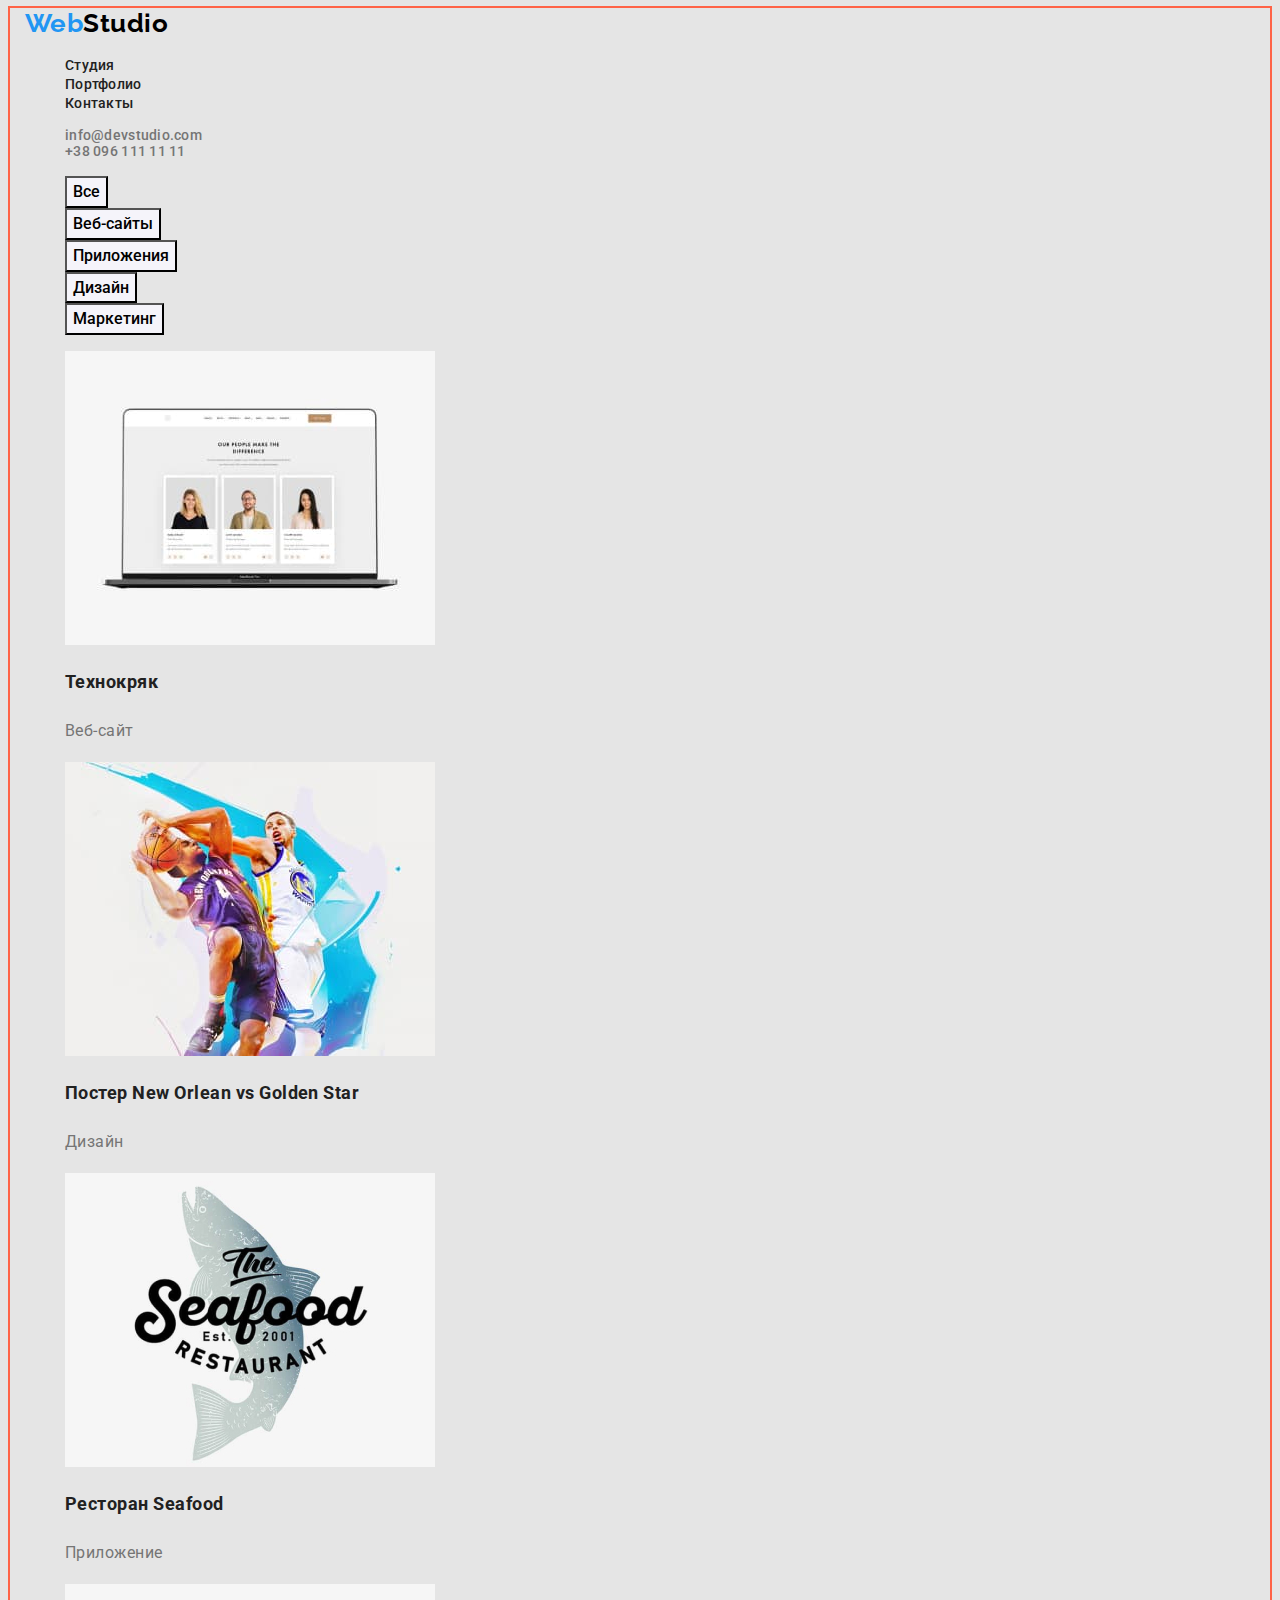
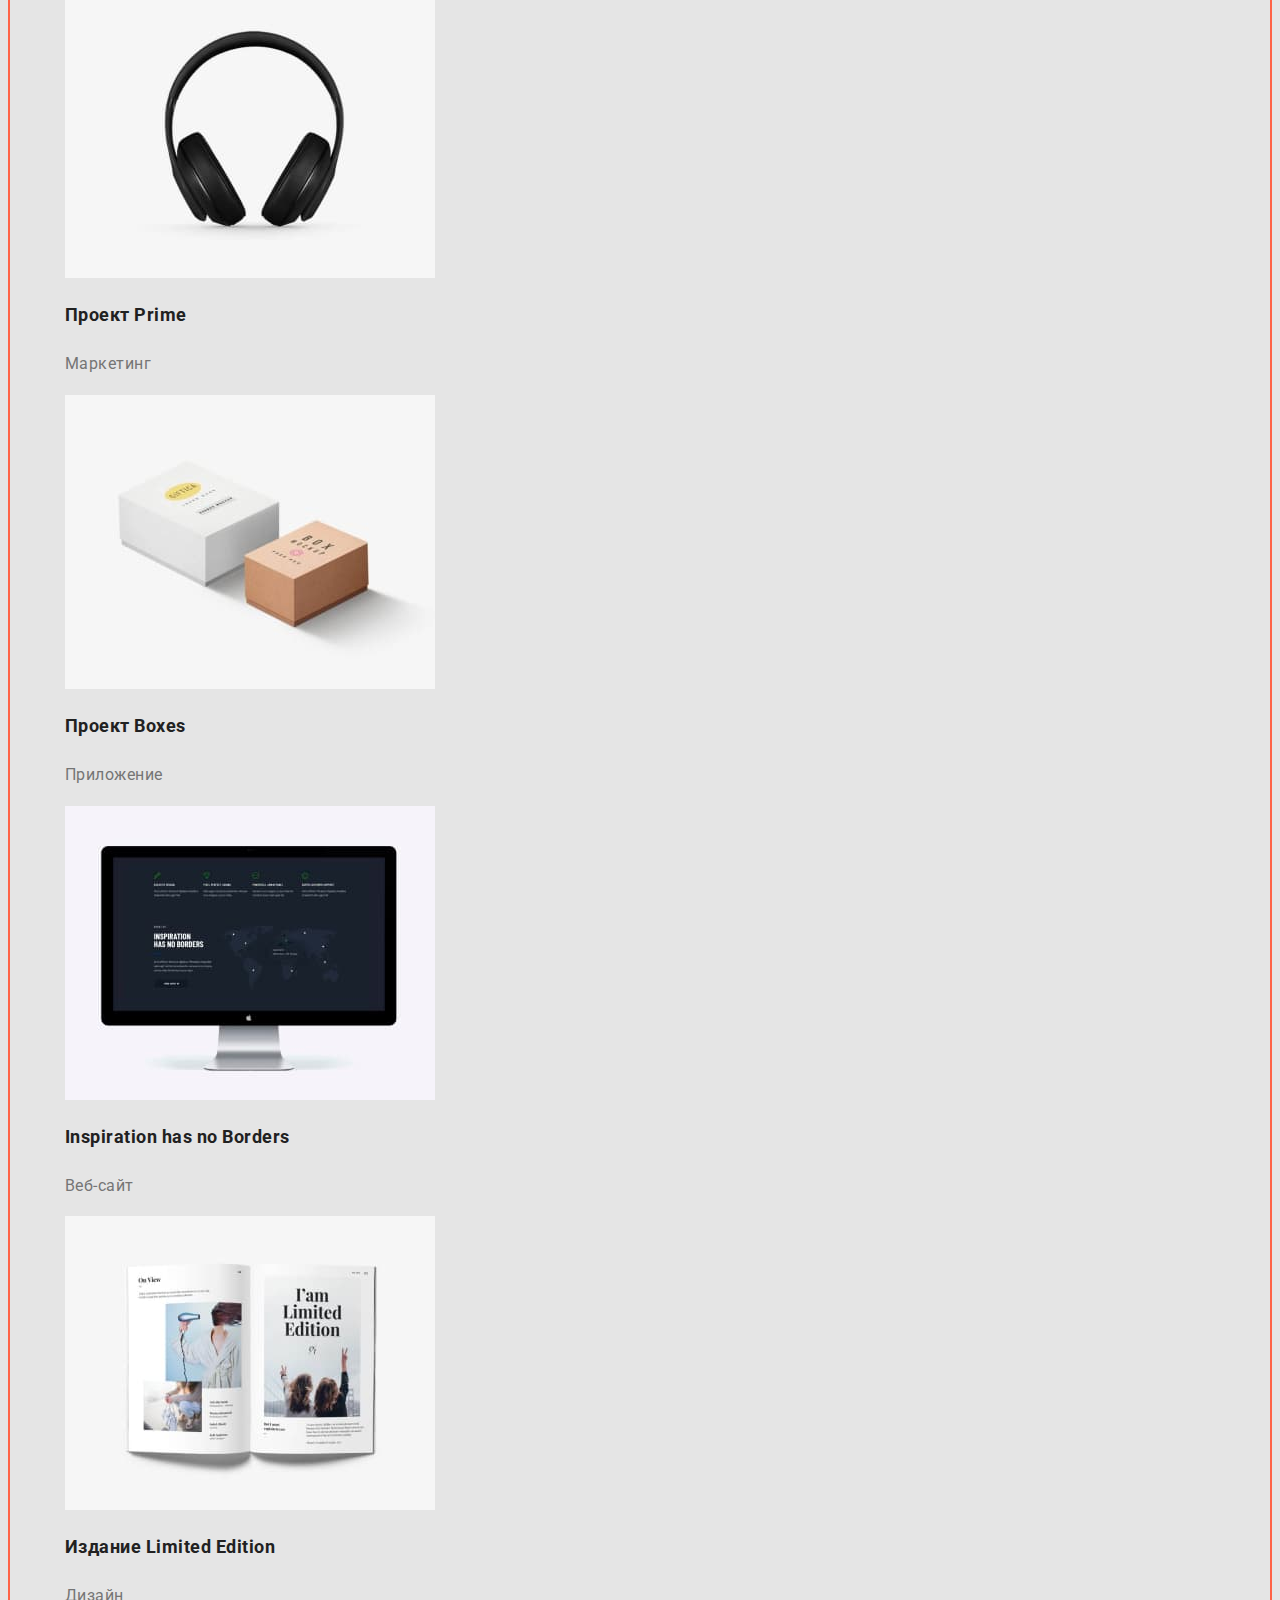
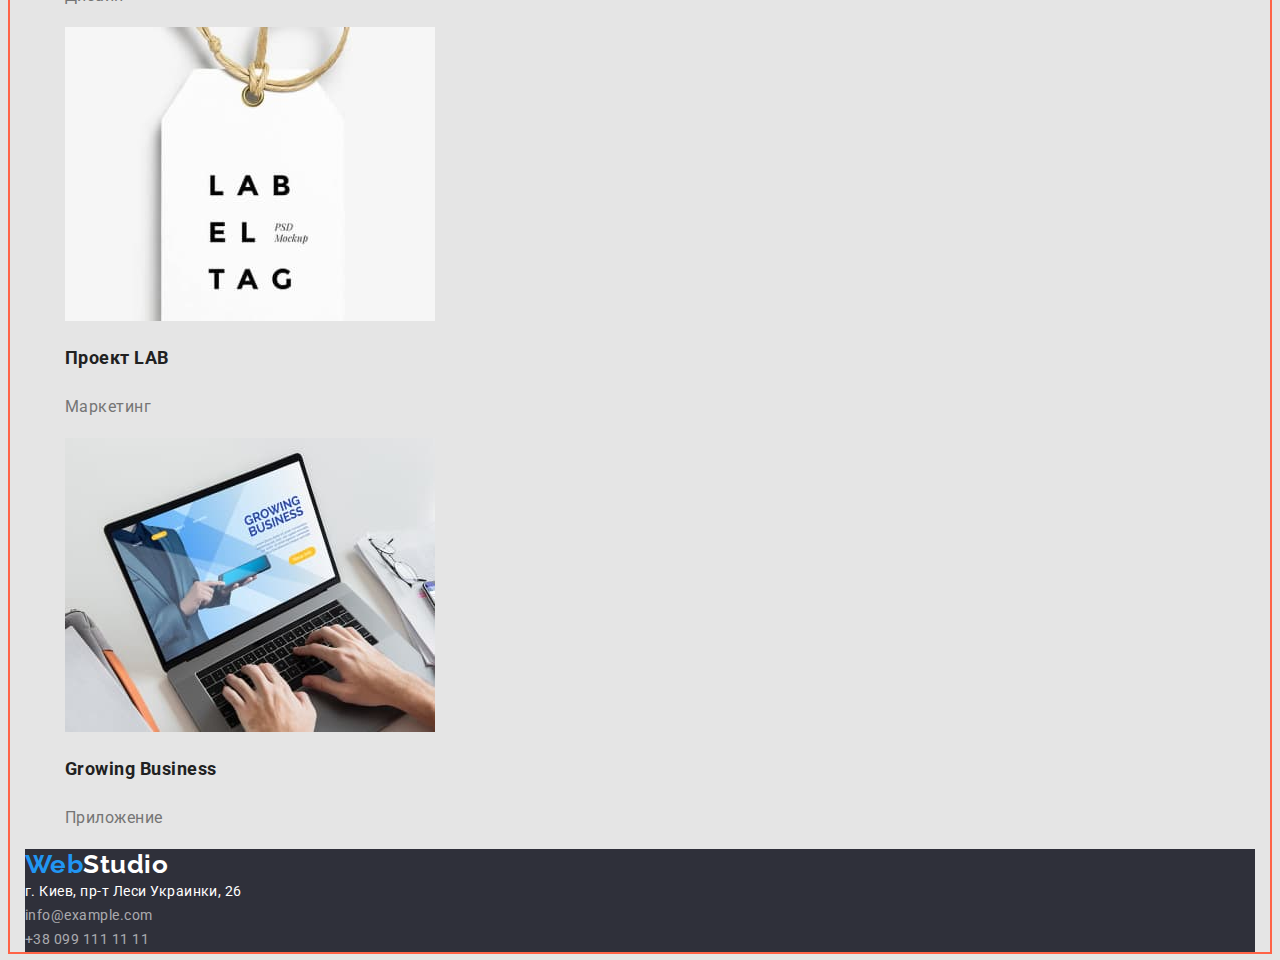
==== portfolio.html @ 12de260a "Додає пробу" ====
<!DOCTYPE html>
<html lang="ru">

<head>
    <meta charset="UTF-8">
    <meta http-equiv="X-UA-Compatible" content="IE=edge">
    <meta name="viewport" content="width=device-width, initial-scale=1.0">
    <title>Document</title>
     <link href="https://fonts.googleapis.com/css2?family=Raleway:wght@700&family=Roboto:wght@400;500;700;900&display=swap"
        rel="stylesheet">
    <link rel="stylesheet" href="https://github.com/sindresorhus/modern-normalize/blob/main/modern-normalize.css">
    <link rel="stylesheet" href="./css/styles.css">
   
</head>

<body>
<div class="container">
    <header>
        <nav>
            <a  href="./index.html" class="logo"> <span class="logo-accent">Web</span>Studio</a>

            <ul class="site-nav list">
                <li> <a href="./index.html" class="link" >Студия</a></li>
                <li> <a href="./index.html" class="link" >Портфолио</a></li>
                <li> <a href="" class="link" >Контакты</a></li>
            </ul>
        </nav>
        <ul class="auth-nav list">
            <li> <a href="" class="auth-nav">info@devstudio.com</a></li>
            <li> <a href="" class="auth-nav">+38 096 111 11 11</a></li>
        </ul>

    </header>

    <main>
        <!--Фільтри-->
<section class="section">
    <h1 hidden>Портфолио проектов</h1>
    <ul class="button list">
        <li><button type="button" class="button-list">Все</button></li>
        <li><button type="button" class="button-list">Веб-сайты</button></li>
        <li><button type="button" class="button-list">Приложения</button></li>
        <li><button type="button" class="button-list">Дизайн</button></li>
        <li><button type="button" class="button-list">Маркетинг</button></li>
    </ul>

    <ul class="sections list">
        <li><a href="" class="link">
            <img src="./images/texnokrjak.jpg" alt="Фото с тремя роботниками" width="370" height="294">
            <h2 class="section-title">Технокряк</h2>
            <p class="section-text">Веб-сайт</p>
        </a>
        </li>
        <li><a href="" class="link">
            <img src="./images/basketball.jpg" alt="Баскетбол" width="370" height="294">
            <h2 class="section-title">Постер <span lang="en">New Orlean vs Golden Star</span> </h2>
            <p class="section-text">Дизайн</p>
        </a>
        </li>
        <li><a href="" class="link">
            <img src="./images/seafood.jpg" alt="Лого ресторана" width="370" height="294">
            <h2 class="section-title">Ресторан <span lang="en">Seafood</span> </h2>
            <p class="section-text">Приложение</p>
        </a>
        </li>
        <li><a href="" class="link">
            <img src="./images/naushnyky.jpg" alt="Фото наушников" width="370" height="294">
            <h2 class="section-title">Проект <span lang="en">Prime</span> </h2>
            <p class="section-text">Маркетинг</p>
        </a>    
        </li>
        <li><a href="" class="link">
            <img src="./images/boxes.jpg" alt="Фото коробок" width="370" height="294">
            <h2 class="section-title">Проект <span lang="en"></span> Boxes</h2>
            <p class="section-text">Приложение</p>
        </a>
        </li>
        <li><a href="" class="link">
            <img src="./images/komp.jpg" alt="Фото монитора" width="370" height="294">
            <h2 class="section-title"><span lang="">Inspiration has no Borders</span> </h2>
            <p class="section-text">Веб-сайт</p>
        </a>
        </li>
        <li><a href="" class="link">
            <img src="./images/book.jpg" alt="Фото книги" width="370" height="294">
            <h2 class="section-title">Издание <span lang="en">Limited Edition</span> </h2>
            <p class="section-text">Дизайн</p>
        </a>
        </li>
        <li><a href="" class="link">
            <img src="./images/birka.jpg" alt="Фото бирки" width="370" height="294">
            <h2 class="section-title">Проект <span lang="en">LAB</span> </h2>
            <p class="section-text">Маркетинг</p>
        </a>
        </li>
        <li><a href="" class="link">
            <img src="./images/note.jpg" alt="Фото ноутбука" width="370" height="294">
            <h2 class="section-title"> <span lang="en">Growing Business</span> </h2>
            <p class="section-text">Приложение</p>
        </a>
        </li>
    </ul>
</section>

    </main>



    <!--Футер-->
    <footer class="footer-backgraund">
        <a href=".index.html" class="logo-foter"> <span class="logo-accent">Web</span>Studio</a>
        <address class="address-city">
            <a href="https://goo.gl/maps/Y9RydLLw3SXS2AKa6" class="address">г. Киев, пр-т Леси Украинки, 26</a>
            
        </address>
        <address class="address-text">
            <a href="mailto:info@example.com" class="contacts-main">info@example.com</a> <br>
            <a href="tel:+380991111111" class="contacts-main">+38 099 111 11 11</a>
        </address>
    </footer>
</div>
</body>

</html>
---- css/styles.css ----
* html {
  box-sizing: border-box;
}

*,
*::before,
*::after {
  box-sizing: inherit;
}

:root {
  --bg-secondary: #e5e5e5;

  --primary-text-color: #212121;
  --accent-color: #2196f3;
  --secondary-text-color: #757575;
  --backgraund-main: #e5e5e5;
  --backdraund-black: #2f303a;
  --contacts-text-color: rgba(255, 255, 255, 0.6);
  --white-text-color: #ffffff;
  --bg-button-color: #f5f4fa;
}

body {
  background-color: var(--backgraund-main);
  color: var(--primary-text-color);
  text-decoration: none;
  font-family: Roboto, sans-serif;
  letter-spacing: 0.03em;
}
.container {
  width: 1230px;
  padding-right: 15px;
  padding-left: 15px;
  margin: 0 auto;
  outline: 2px solid tomato;
}
/* Index.html */
.hero {
  background-color: var(--backdraund-black);
}
.hero-title {
  color: var(--white-text-color);
  font-weight: 900;
  font-size: 44px;
  line-height: 1.36;
  text-align: center;
  letter-spacing: 0.06em;
  text-transform: uppercase;
}
.button-hero {
  border-radius: 4px;
  padding: 10px 32px;
  background-color: var(--accent-color);
  color: var(--white-text-color);
  font-family: inherit;
  font-weight: bold;
  font-size: 16px;
  line-height: 1.87;
  display: flex;
  align-items: center;
  text-align: center;
  letter-spacing: 0.06em;
}
.features-title {
  font-weight: bold;
  font-size: 14px;
  line-height: 1.14;
  text-transform: uppercase;
}

.features-text {
  color: var(--secondary-text-color);
  font-size: 14px;
  line-height: 1.71;
}
/* Portfolio.html */

.activity-title {
  font-weight: bold;
  font-size: 36px;
  line-height: 1.16;
  text-align: center;
}
.list {
  list-style: none;
}
.link {
  text-decoration: none;
}
/* logo */

.logo {
  color: #000000;
  font-family: Raleway, sans-serif;
  font-weight: bold;
  font-size: 26px;
  line-height: 1.19;
  text-decoration: none;
}
.logo-accent {
  color: var(--accent-color);
}

/* site-nav */
.site-nav .link {
  color: var(--primary-text-color);
  font-weight: 500;
  font-size: 14px;
  line-height: 1.14;
  letter-spacing: 0.02em;
  text-decoration: none;
}
.site-nav .link:hover,
.site-nav .link:focus {
  color: #2196f3;
}
.auth-nav {
  color: var(--secondary-text-color);
  font-weight: 500;
  font-size: 14px;
  line-height: 1.14;
  letter-spacing: 0.02em;
  text-decoration: none;
}
.auth-nav:hover,
.auth-nav:focus {
  color: var(--accent-color);
}

/* section */
.button-list {
  background-color: var(--bg-button-color);
  font-family: inherit;
  font-weight: 500;
  font-size: 16px;
  line-height: 1.62;
}
.button-list:hover,
.button-list:focus {
  color: var(--white-text-color);
  background-color: var(--accent-color);
}
.section-title {
  color: var(--primary-text-color);
  font-weight: bold;
  font-size: 18px;
  line-height: 2;
  text-decoration: none;
}

.section-text {
  color: var(--secondary-text-color);
  font-size: 16px;
  line-height: 1.87;
  text-decoration: none;
}
.team-title {
  font-weight: bold;
  font-size: 36px;
  line-height: 1.16;
  text-align: center;
}
.team-name {
  font-weight: 500;
  font-size: 16px;
  line-height: 1.18;
}
.team-possition {
  color: var(--secondary-text-color);
  font-size: 16px;
  line-height: 1.18;
}

/* footer */
.logo-foter {
  color: var(--white-text-color);
  font-family: 'Raleway', sans-serif;
  font-weight: bold;
  font-size: 26px;
  line-height: 1.19;
  text-decoration: none;
}
.address-text {
  font-style: normal;
}
.address-city {
  font-style: normal;
}
.address {
  color: var(--white-text-color);
  font-size: 14px;
  line-height: 1.71;
  text-decoration: none;
}
.address:hover,
.address:focus {
  color: var(--accent-color);
}
.contacts-main {
  color: var(--contacts-text-color);
  font-size: 14px;
  line-height: 1.71;
  text-decoration: none;
}
.contacts-main:hover,
.contacts-main:focus {
  color: var(--accent-color);
}
.footer-backgraund {
  background-color: var(--backdraund-black);
}
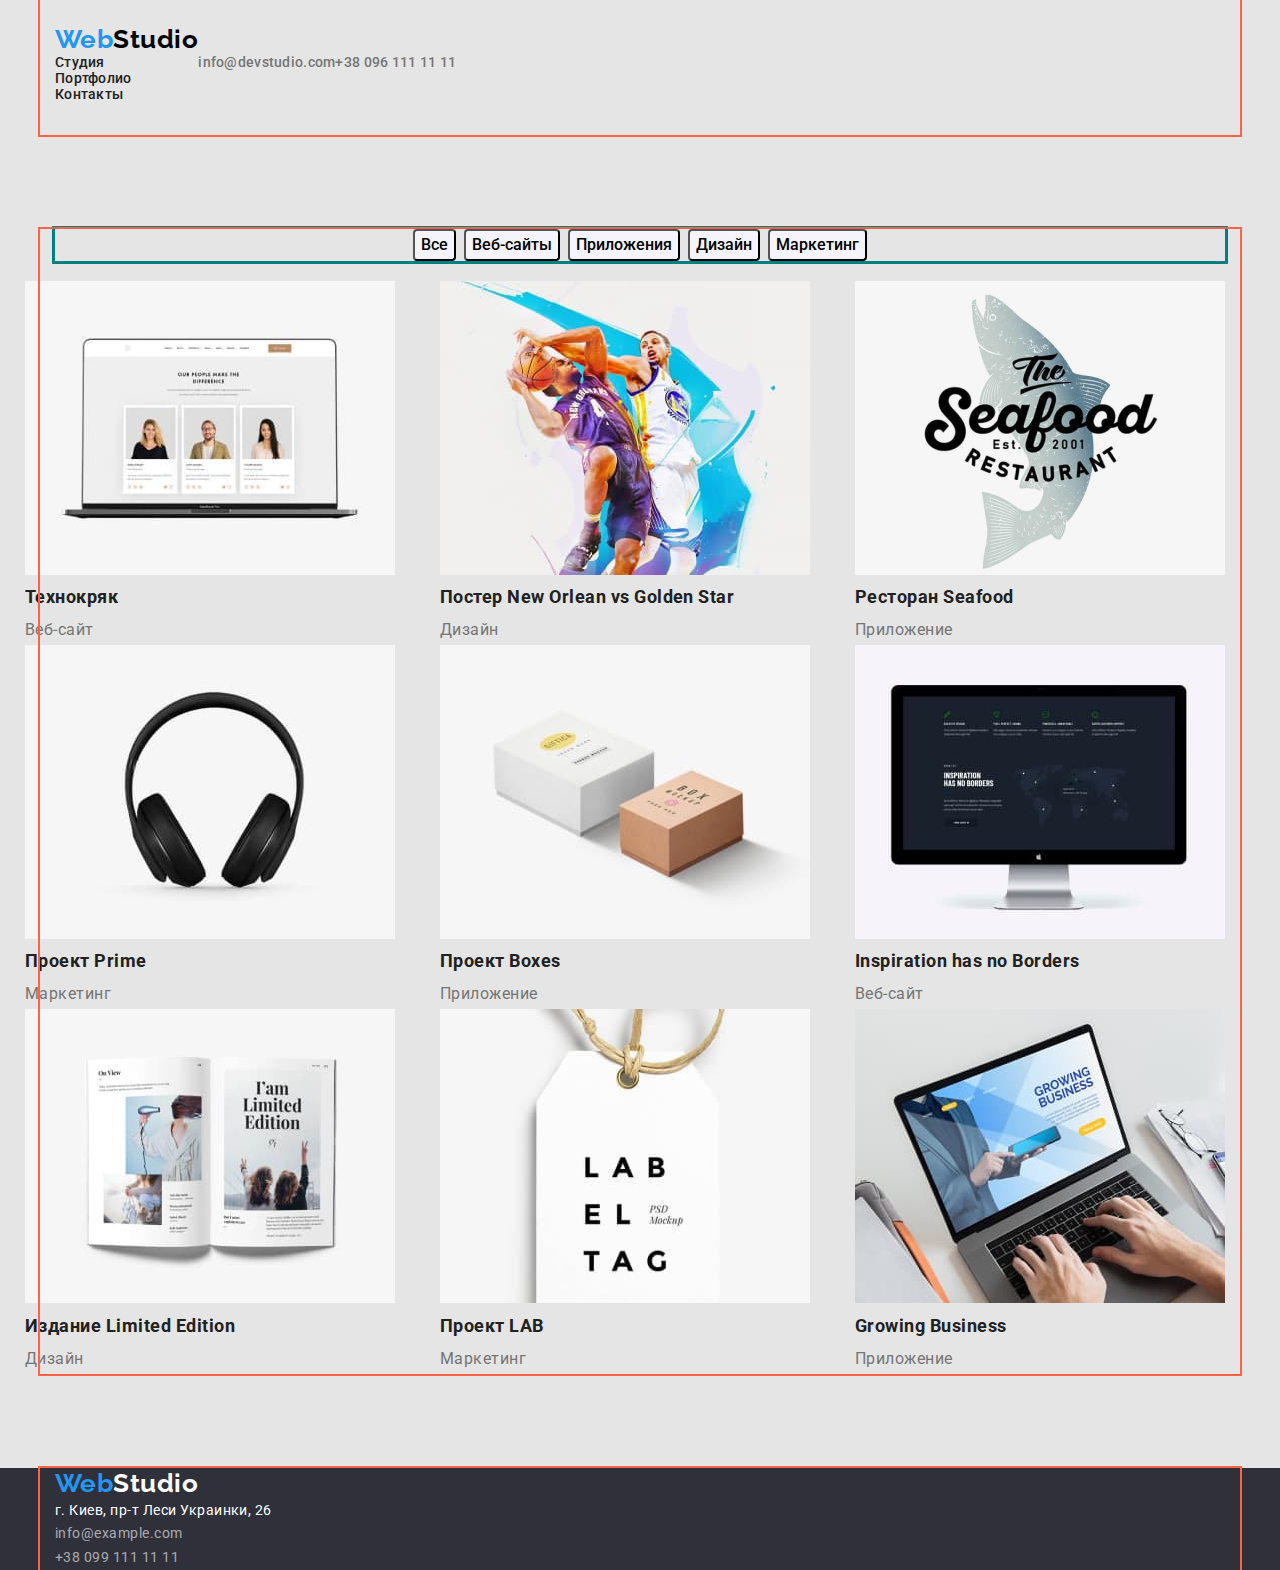
==== commit 5c916d25: "Робить збереження попереднє ДЗ 3" ====
--- a/portfolio.html
+++ b/portfolio.html
@@ -8,98 +8,108 @@
     <title>Document</title>
      <link href="https://fonts.googleapis.com/css2?family=Raleway:wght@700&family=Roboto:wght@400;500;700;900&display=swap"
         rel="stylesheet">
-    <link rel="stylesheet" href="https://github.com/sindresorhus/modern-normalize/blob/main/modern-normalize.css">
+    <link rel="stylesheet" href="https://cdnjs.cloudflare.com/ajax/libs/modern-normalize/1.0.0/modern-normalize.min.css">
     <link rel="stylesheet" href="./css/styles.css">
    
 </head>
 
 <body>
-<div class="container">
-    <header>
+
+    <header class="page-header container">
+        <div class="header">
         <nav>
             <a  href="./index.html" class="logo"> <span class="logo-accent">Web</span>Studio</a>
 
             <ul class="site-nav list">
-                <li> <a href="./index.html" class="link" >Студия</a></li>
-                <li> <a href="./index.html" class="link" >Портфолио</a></li>
-                <li> <a href="" class="link" >Контакты</a></li>
+                <li class="site-nav-items"> <a href="./index.html" class="link" >Студия</a></li>
+                <li class="site-nav-items"> <a href="./index.html" class="link" >Портфолио</a></li>
+                <li class="site-nav-items"> <a href="" class="link" >Контакты</a></li>
             </ul>
         </nav>
-        <ul class="auth-nav list">
+        
+    
+        <ul class="auth-nav header list">
             <li> <a href="" class="auth-nav">info@devstudio.com</a></li>
             <li> <a href="" class="auth-nav">+38 096 111 11 11</a></li>
         </ul>
-
+    </div>
     </header>
 
     <main>
         <!--Фільтри-->
 <section class="section">
+    <div class="container">
     <h1 hidden>Портфолио проектов</h1>
+    <div class="button-portfolio">
     <ul class="button list">
-        <li><button type="button" class="button-list">Все</button></li>
-        <li><button type="button" class="button-list">Веб-сайты</button></li>
-        <li><button type="button" class="button-list">Приложения</button></li>
-        <li><button type="button" class="button-list">Дизайн</button></li>
-        <li><button type="button" class="button-list">Маркетинг</button></li>
+        <li class="btn-portfolio"><button type="button" class="button-list">Все</button></li>
+        <li class="btn-portfolio"><button type="button" class="button-list">Веб-сайты</button></li>
+        <li class="btn-portfolio"><button type="button" class="button-list">Приложения</button></li>
+        <li class="btn-portfolio"><button type="button" class="button-list">Дизайн</button></li>
+        <li class="btn-portfolio"><button type="button" class="button-list">Маркетинг</button></li>
     </ul>
-
-    <ul class="sections list">
-        <li><a href="" class="link">
+</div>
+<div class="cards-portfolio">
+    <ul class="portfolio list">
+        
+        <li class="item-portfolio"><a href="" class="link">
             <img src="./images/texnokrjak.jpg" alt="Фото с тремя роботниками" width="370" height="294">
             <h2 class="section-title">Технокряк</h2>
             <p class="section-text">Веб-сайт</p>
         </a>
         </li>
-        <li><a href="" class="link">
+        <li class="item-portfolio"><a href="" class="link">
             <img src="./images/basketball.jpg" alt="Баскетбол" width="370" height="294">
             <h2 class="section-title">Постер <span lang="en">New Orlean vs Golden Star</span> </h2>
             <p class="section-text">Дизайн</p>
         </a>
         </li>
-        <li><a href="" class="link">
+        <li class="item-portfolio"><a href="" class="link">
             <img src="./images/seafood.jpg" alt="Лого ресторана" width="370" height="294">
             <h2 class="section-title">Ресторан <span lang="en">Seafood</span> </h2>
             <p class="section-text">Приложение</p>
         </a>
         </li>
-        <li><a href="" class="link">
+        <li class="item-portfolio"><a href="" class="link">
             <img src="./images/naushnyky.jpg" alt="Фото наушников" width="370" height="294">
             <h2 class="section-title">Проект <span lang="en">Prime</span> </h2>
             <p class="section-text">Маркетинг</p>
         </a>    
         </li>
-        <li><a href="" class="link">
+        <li class="item-portfolio"><a href="" class="link">
             <img src="./images/boxes.jpg" alt="Фото коробок" width="370" height="294">
             <h2 class="section-title">Проект <span lang="en"></span> Boxes</h2>
             <p class="section-text">Приложение</p>
         </a>
         </li>
-        <li><a href="" class="link">
+        <li class="item-portfolio"><a href="" class="link">
             <img src="./images/komp.jpg" alt="Фото монитора" width="370" height="294">
             <h2 class="section-title"><span lang="">Inspiration has no Borders</span> </h2>
             <p class="section-text">Веб-сайт</p>
         </a>
         </li>
-        <li><a href="" class="link">
+        <li class="item-portfolio"><a href="" class="link">
             <img src="./images/book.jpg" alt="Фото книги" width="370" height="294">
             <h2 class="section-title">Издание <span lang="en">Limited Edition</span> </h2>
             <p class="section-text">Дизайн</p>
         </a>
         </li>
-        <li><a href="" class="link">
+        <li class="item-portfolio"><a href="" class="link">
             <img src="./images/birka.jpg" alt="Фото бирки" width="370" height="294">
             <h2 class="section-title">Проект <span lang="en">LAB</span> </h2>
             <p class="section-text">Маркетинг</p>
         </a>
         </li>
-        <li><a href="" class="link">
+        <li class="item-portfolio"><a href="" class="link">
             <img src="./images/note.jpg" alt="Фото ноутбука" width="370" height="294">
             <h2 class="section-title"> <span lang="en">Growing Business</span> </h2>
             <p class="section-text">Приложение</p>
         </a>
         </li>
-    </ul>
+    
+</ul>
+</div>
+</div>
 </section>
 
     </main>
@@ -108,17 +118,19 @@
 
     <!--Футер-->
     <footer class="footer-backgraund">
-        <a href=".index.html" class="logo-foter"> <span class="logo-accent">Web</span>Studio</a>
-        <address class="address-city">
-            <a href="https://goo.gl/maps/Y9RydLLw3SXS2AKa6" class="address">г. Киев, пр-т Леси Украинки, 26</a>
-            
-        </address>
-        <address class="address-text">
-            <a href="mailto:info@example.com" class="contacts-main">info@example.com</a> <br>
-            <a href="tel:+380991111111" class="contacts-main">+38 099 111 11 11</a>
-        </address>
+        <div class="footer container">
+            <a href=".index.html" class="logo-foter"> <span class="logo-accent">Web</span>Studio</a>
+            <address class="address-city">
+                <a href="https://goo.gl/maps/Y9RydLLw3SXS2AKa6" class="address">г. Киев, пр-т Леси Украинки, 26</a>
+    
+            </address>
+            <address class="address-text">
+                <a href="mailto:info@example.com" class="contacts-main">info@example.com</a> <br>
+                <a href="tel:+380991111111" class="contacts-main">+38 099 111 11 11</a>
+            </address>
+        </div>
     </footer>
-</div>
+
 </body>
 
 </html>--- a/css/styles.css
+++ b/css/styles.css
@@ -2,12 +2,27 @@
   box-sizing: border-box;
 }
 
-*,
-*::before,
-*::after {
-  box-sizing: inherit;
-}
-
+p,
+h1,
+h2,
+h3,
+h4,
+h5,
+h6 {
+  margin: 0px;
+}
+.ul,
+ol {
+  margin-left: 0px;
+}
+.button {
+  cursor: pointer;
+}
+.img {
+  display: block;
+  max-width: 100%;
+  height: auto;
+}
 :root {
   --bg-secondary: #e5e5e5;
 
@@ -29,15 +44,26 @@
   letter-spacing: 0.03em;
 }
 .container {
-  width: 1230px;
+  width: 1200px;
   padding-right: 15px;
   padding-left: 15px;
   margin: 0 auto;
   outline: 2px solid tomato;
 }
+
+.page-header {
+  padding-top: 24px;
+  padding-bottom: 32px;
+}
+
 /* Index.html */
 .hero {
   background-color: var(--backdraund-black);
+  text-align: center;
+  align-items: center;
+}
+.hero .section {
+  padding-bottom: 200px;
 }
 .hero-title {
   color: var(--white-text-color);
@@ -47,10 +73,15 @@
   text-align: center;
   letter-spacing: 0.06em;
   text-transform: uppercase;
+  margin-top: 0px;
+  margin-bottom: 30px;
 }
 .button-hero {
   border-radius: 4px;
+  min-width: 200px;
   padding: 10px 32px;
+  margin-right: auto;
+  margin-left: auto;
   background-color: var(--accent-color);
   color: var(--white-text-color);
   font-family: inherit;
@@ -58,11 +89,23 @@
   font-size: 16px;
   line-height: 1.87;
   display: flex;
-  align-items: center;
-  text-align: center;
   letter-spacing: 0.06em;
 }
+/* .list > .item {
+  margin-bottom: 10px;
+  margin-right: 30px;
+  flex-basis: calc(100% / 4);
+}
+.list > .item:last-child {
+  margin-right: 0px;
+} */
+.features .list {
+  display: flex;
+  flex-wrap: wrap;
+}
 .features-title {
+  margin-top: 0px;
+  margin-bottom: 10px;
   font-weight: bold;
   font-size: 14px;
   line-height: 1.14;
@@ -73,17 +116,30 @@
   color: var(--secondary-text-color);
   font-size: 14px;
   line-height: 1.71;
+  margin-top: 0px;
+  margin-bottom: 0px;
 }
 /* Portfolio.html */
 
 .activity-title {
+  margin-bottom: 50px;
   font-weight: bold;
   font-size: 36px;
   line-height: 1.16;
   text-align: center;
 }
+.activity > .activity {
+  margin-right: 30px;
+  display: flex;
+  justify-content: space-between;
+}
+.activity-photo:not(:last-child) {
+  margin-right: 30px;
+}
 .list {
   list-style: none;
+  padding: 0px;
+  margin: 0px;
 }
 .link {
   text-decoration: none;
@@ -110,6 +166,8 @@
   line-height: 1.14;
   letter-spacing: 0.02em;
   text-decoration: none;
+  display: flex;
+  flex-wrap: wrap;
 }
 .site-nav .link:hover,
 .site-nav .link:focus {
@@ -122,25 +180,76 @@
   line-height: 1.14;
   letter-spacing: 0.02em;
   text-decoration: none;
+  display: flex;
 }
 .auth-nav:hover,
 .auth-nav:focus {
   color: var(--accent-color);
 }
 
-/* section */
+.header {
+  display: flex;
+  align-items: center;
+}
+/* section Filters*/
 .button-list {
   background-color: var(--bg-button-color);
   font-family: inherit;
   font-weight: 500;
   font-size: 16px;
   line-height: 1.62;
+  border-radius: 4px;
 }
 .button-list:hover,
 .button-list:focus {
   color: var(--white-text-color);
   background-color: var(--accent-color);
 }
+.button {
+  outline: solid teal;
+  padding: 0px;
+  margin: 0;
+  display: flex;
+  margin-bottom: 50px;
+  display: flex;
+  justify-content: center;
+}
+.btn-portfolio:not(:last-child) {
+  margin-right: 8px;
+}
+
+.portfolio {
+  padding: 0px;
+  margin: 0;
+  display: flex;
+  flex-wrap: wrap;
+  margin-left: -30px;
+  margin-top: -30px;
+  justify-content: space-between;
+  /* flex-basis: calc(100% / 3- 30px); */
+}
+/* .item-portfolio:not(:last-child) {
+  margin-right: 30px;
+  outline: solid teal;
+}
+.item-portfolio:nth-last-child(-n + 3) {
+  margin-bottom: 30px;
+} */
+.features-text {
+  display: flex;
+  justify-content: space-between;
+}
+.features-text > .item {
+  outline: solid teal;
+  flex-basis: calc(100% / 3- 30px);
+}
+.features > .item:not(:last-child) {
+  margin-right: 30px;
+}
+.section {
+  padding-top: 94px;
+  padding-bottom: 94px;
+}
 .section-title {
   color: var(--primary-text-color);
   font-weight: bold;
@@ -155,7 +264,14 @@
   line-height: 1.87;
   text-decoration: none;
 }
+/* .activity .list {
+  display: flex;
+} */
+
+/* TEAM */
+
 .team-title {
+  margin-bottom: 50px;
   font-weight: bold;
   font-size: 36px;
   line-height: 1.16;
@@ -171,8 +287,37 @@
   font-size: 16px;
   line-height: 1.18;
 }
-
+.team-card {
+  display: flex;
+  justify-content: space-around;
+}
+/* .team-card:not(:last-child) {
+  margin-right: 30px;}
+  /* margin-top: -30px;
+  margin-bottom: -30px; */
+
+/* .card-list { */
+/* margin-top: 30px;
+  margin-bottom: 30px; */
+.card-list * {
+  outline: solid 1px tomato;
+}
+.card-list:not(:last-child) {
+  margin-right: 30px;
+}
+.card-content {
+}
+.photo-team {
+  margin-bottom: 30px;
+}
+.team-name {
+  margin-bottom: 10px;
+}
 /* footer */
+.footer container {
+  padding-right: 0px;
+  padding-left: 0px;
+}
 .logo-foter {
   color: var(--white-text-color);
   font-family: 'Raleway', sans-serif;
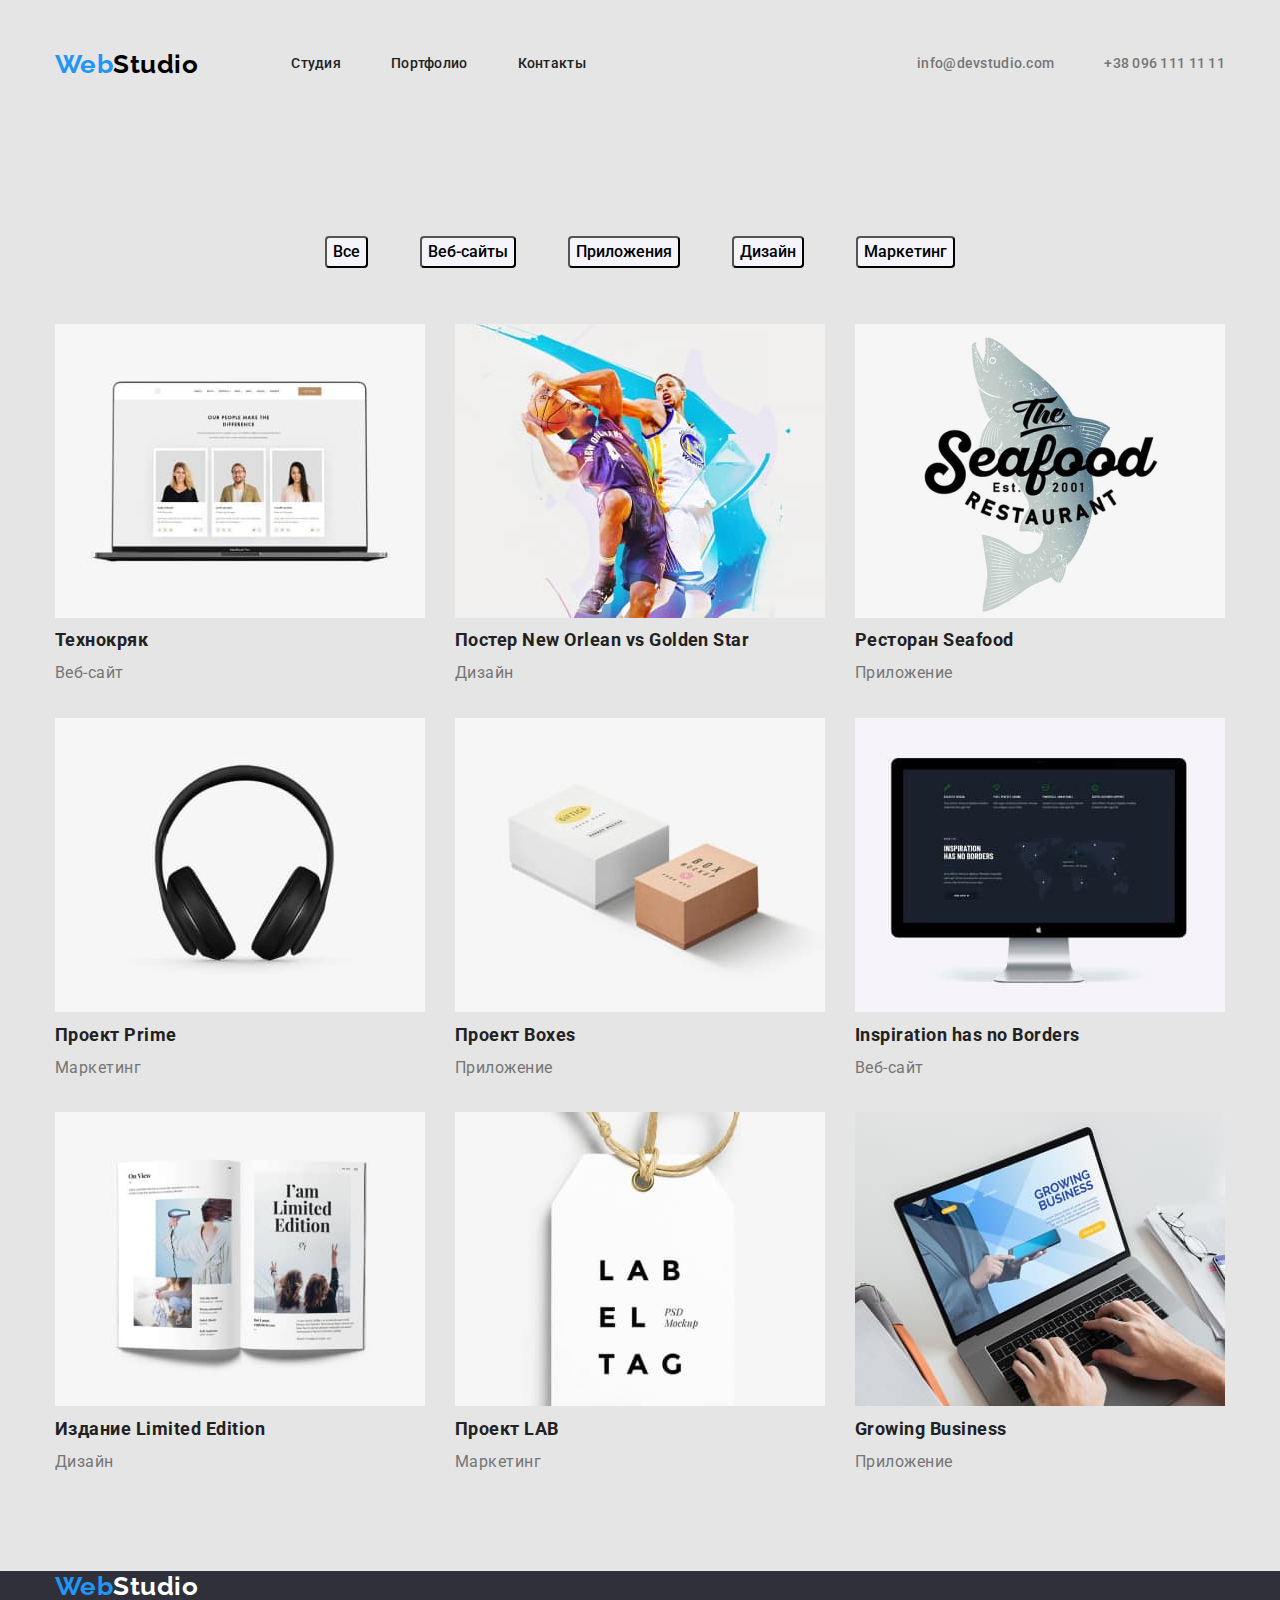
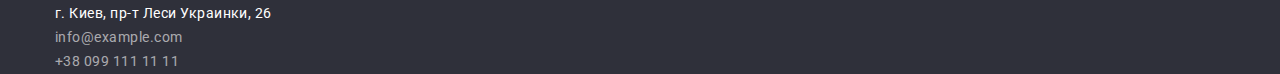
==== commit 1588031a: "Завершує 3 ДЗ" ====
--- a/portfolio.html
+++ b/portfolio.html
@@ -15,23 +15,24 @@
 
 <body>
 
-    <header class="page-header container">
-        <div class="header">
-        <nav>
+    <header class="page-header">
+        <div class="header container">
+        <nav class="navigation">
             <a  href="./index.html" class="logo"> <span class="logo-accent">Web</span>Studio</a>
 
             <ul class="site-nav list">
-                <li class="site-nav-items"> <a href="./index.html" class="link" >Студия</a></li>
-                <li class="site-nav-items"> <a href="./index.html" class="link" >Портфолио</a></li>
-                <li class="site-nav-items"> <a href="" class="link" >Контакты</a></li>
+                <li class="header-link"> <a href="./index.html" class="link" >Студия</a></li>
+                <li class="header-link"> <a href="./index.html" class="link" >Портфолио</a></li>
+                <li class="header-link"> <a href="" class="link" >Контакты</a></li>
             </ul>
         </nav>
         
-    
+    <div class="auth-nav-group">
         <ul class="auth-nav header list">
-            <li> <a href="" class="auth-nav">info@devstudio.com</a></li>
-            <li> <a href="" class="auth-nav">+38 096 111 11 11</a></li>
+            <li class="header-link"> <a href="" class="auth-nav">info@devstudio.com</a></li>
+            <li class="header-link"> <a href="" class="auth-nav">+38 096 111 11 11</a></li>
         </ul>
+    </div>
     </div>
     </header>
 
@@ -53,58 +54,75 @@
     <ul class="portfolio list">
         
         <li class="item-portfolio"><a href="" class="link">
+            <div class="item-wrap">
             <img src="./images/texnokrjak.jpg" alt="Фото с тремя роботниками" width="370" height="294">
             <h2 class="section-title">Технокряк</h2>
             <p class="section-text">Веб-сайт</p>
-        </a>
+        </div>
+    </a>
         </li>
         <li class="item-portfolio"><a href="" class="link">
+            <div class="item-wrap">
             <img src="./images/basketball.jpg" alt="Баскетбол" width="370" height="294">
             <h2 class="section-title">Постер <span lang="en">New Orlean vs Golden Star</span> </h2>
             <p class="section-text">Дизайн</p>
-        </a>
+        </div>
+    </a>
         </li>
         <li class="item-portfolio"><a href="" class="link">
+            <div class="item-wrap">
             <img src="./images/seafood.jpg" alt="Лого ресторана" width="370" height="294">
             <h2 class="section-title">Ресторан <span lang="en">Seafood</span> </h2>
             <p class="section-text">Приложение</p>
-        </a>
+        </div>
+    </a>
         </li>
         <li class="item-portfolio"><a href="" class="link">
-            <img src="./images/naushnyky.jpg" alt="Фото наушников" width="370" height="294">
+            <div class="item-wrap">
+                <img src="./images/naushnyky.jpg" alt="Фото наушников" width="370" height="294">
             <h2 class="section-title">Проект <span lang="en">Prime</span> </h2>
             <p class="section-text">Маркетинг</p>
-        </a>    
+        </div>
+    </a>    
         </li>
         <li class="item-portfolio"><a href="" class="link">
-            <img src="./images/boxes.jpg" alt="Фото коробок" width="370" height="294">
+            <div class="item-wrap"><img src="./images/boxes.jpg" alt="Фото коробок" width="370" height="294">
             <h2 class="section-title">Проект <span lang="en"></span> Boxes</h2>
             <p class="section-text">Приложение</p>
-        </a>
+        </div>
+    </a>
         </li>
         <li class="item-portfolio"><a href="" class="link">
-            <img src="./images/komp.jpg" alt="Фото монитора" width="370" height="294">
+            <div class="item-wrap">
+                <img src="./images/komp.jpg" alt="Фото монитора" width="370" height="294">
             <h2 class="section-title"><span lang="">Inspiration has no Borders</span> </h2>
             <p class="section-text">Веб-сайт</p>
-        </a>
+        </div>
+    </a>
         </li>
         <li class="item-portfolio"><a href="" class="link">
-            <img src="./images/book.jpg" alt="Фото книги" width="370" height="294">
+            <div class="item-wrap">
+                <img src="./images/book.jpg" alt="Фото книги" width="370" height="294">
             <h2 class="section-title">Издание <span lang="en">Limited Edition</span> </h2>
             <p class="section-text">Дизайн</p>
-        </a>
+        </div>
+    </a>
         </li>
         <li class="item-portfolio"><a href="" class="link">
-            <img src="./images/birka.jpg" alt="Фото бирки" width="370" height="294">
+            <div class="item-wrap">
+                <img src="./images/birka.jpg" alt="Фото бирки" width="370" height="294">
             <h2 class="section-title">Проект <span lang="en">LAB</span> </h2>
             <p class="section-text">Маркетинг</p>
-        </a>
+        </div>
+    </a>
         </li>
         <li class="item-portfolio"><a href="" class="link">
-            <img src="./images/note.jpg" alt="Фото ноутбука" width="370" height="294">
+            <div class="item-wrap">
+                <img src="./images/note.jpg" alt="Фото ноутбука" width="370" height="294">
             <h2 class="section-title"> <span lang="en">Growing Business</span> </h2>
             <p class="section-text">Приложение</p>
-        </a>
+        </div>
+    </a>
         </li>
     
 </ul>
@@ -119,8 +137,10 @@
     <!--Футер-->
     <footer class="footer-backgraund">
         <div class="footer container">
-            <a href=".index.html" class="logo-foter"> <span class="logo-accent">Web</span>Studio</a>
-            <address class="address-city">
+            <a href=".index.html" class="logo-footer"> <span class="logo-accent">Web</span>Studio</a>
+            
+            <div class="footer-address">
+                <address class="address-city">
                 <a href="https://goo.gl/maps/Y9RydLLw3SXS2AKa6" class="address">г. Киев, пр-т Леси Украинки, 26</a>
     
             </address>
@@ -129,6 +149,7 @@
                 <a href="tel:+380991111111" class="contacts-main">+38 099 111 11 11</a>
             </address>
         </div>
+        </div>
     </footer>
 
 </body>
--- a/css/styles.css
+++ b/css/styles.css
@@ -48,7 +48,7 @@
   padding-right: 15px;
   padding-left: 15px;
   margin: 0 auto;
-  outline: 2px solid tomato;
+  /* outline: 2px solid tomato; */
 }
 
 .page-header {
@@ -153,6 +153,9 @@
   font-size: 26px;
   line-height: 1.19;
   text-decoration: none;
+  display: flex;
+  align-items: center;
+  margin-right: 93px;
 }
 .logo-accent {
   color: var(--accent-color);
@@ -173,6 +176,9 @@
 .site-nav .link:focus {
   color: #2196f3;
 }
+.site-nav {
+  display: flex;
+}
 .auth-nav {
   color: var(--secondary-text-color);
   font-weight: 500;
@@ -186,10 +192,23 @@
 .auth-nav:focus {
   color: var(--accent-color);
 }
-
+.auth-nav-group {
+  margin-left: auto;
+}
+.navigation {
+  display: flex;
+}
+.header-link {
+  padding-top: 32px;
+  padding-bottom: 32px;
+  display: block;
+}
+.header-link:not(:last-child) {
+  margin-right: 50px;
+}
 .header {
   display: flex;
-  align-items: center;
+  /* align-items: center; */
 }
 /* section Filters*/
 .button-list {
@@ -206,7 +225,7 @@
   background-color: var(--accent-color);
 }
 .button {
-  outline: solid teal;
+  /* outline: solid teal; */
   padding: 0px;
   margin: 0;
   display: flex;
@@ -217,7 +236,20 @@
 .btn-portfolio:not(:last-child) {
   margin-right: 8px;
 }
-
+.btn-portfolio {
+  padding-top: 6px;
+  padding-bottom: 6px;
+  padding-right: 22px;
+  padding-left: 22px;
+}
+.cards-portfolio {
+  display: flex;
+  flex-wrap: wrap;
+  flex-basis: calc(100% / 3- 30px);
+}
+.item-wrap {
+  /* outline: solid 1px tomato; */
+}
 .portfolio {
   padding: 0px;
   margin: 0;
@@ -225,9 +257,18 @@
   flex-wrap: wrap;
   margin-left: -30px;
   margin-top: -30px;
-  justify-content: space-between;
+  /* justify-content: space-between; */
   /* flex-basis: calc(100% / 3- 30px); */
 }
+.item-portfolio {
+  flex-basis: calc(100% / 3 - 30px);
+  margin-left: 30px;
+  margin-top: 30px;
+}
+.item-wrap {
+  width: 370px;
+}
+
 /* .item-portfolio:not(:last-child) {
   margin-right: 30px;
   outline: solid teal;
@@ -240,7 +281,7 @@
   justify-content: space-between;
 }
 .features-text > .item {
-  outline: solid teal;
+  /* outline: solid teal; */
   flex-basis: calc(100% / 3- 30px);
 }
 .features > .item:not(:last-child) {
@@ -281,11 +322,13 @@
   font-weight: 500;
   font-size: 16px;
   line-height: 1.18;
+  text-align: center;
 }
 .team-possition {
   color: var(--secondary-text-color);
   font-size: 16px;
   line-height: 1.18;
+  text-align: center;
 }
 .team-card {
   display: flex;
@@ -300,13 +343,14 @@
 /* margin-top: 30px;
   margin-bottom: 30px; */
 .card-list * {
-  outline: solid 1px tomato;
+  /* outline: solid 1px tomato; */
 }
 .card-list:not(:last-child) {
   margin-right: 30px;
 }
-.card-content {
-}
+/* .card-content {
+  padding: 10px;
+} */
 .photo-team {
   margin-bottom: 30px;
 }
@@ -318,13 +362,14 @@
   padding-right: 0px;
   padding-left: 0px;
 }
-.logo-foter {
+.logo-footer {
   color: var(--white-text-color);
   font-family: 'Raleway', sans-serif;
   font-weight: bold;
   font-size: 26px;
   line-height: 1.19;
   text-decoration: none;
+  margin-bottom: 20px;
 }
 .address-text {
   font-style: normal;
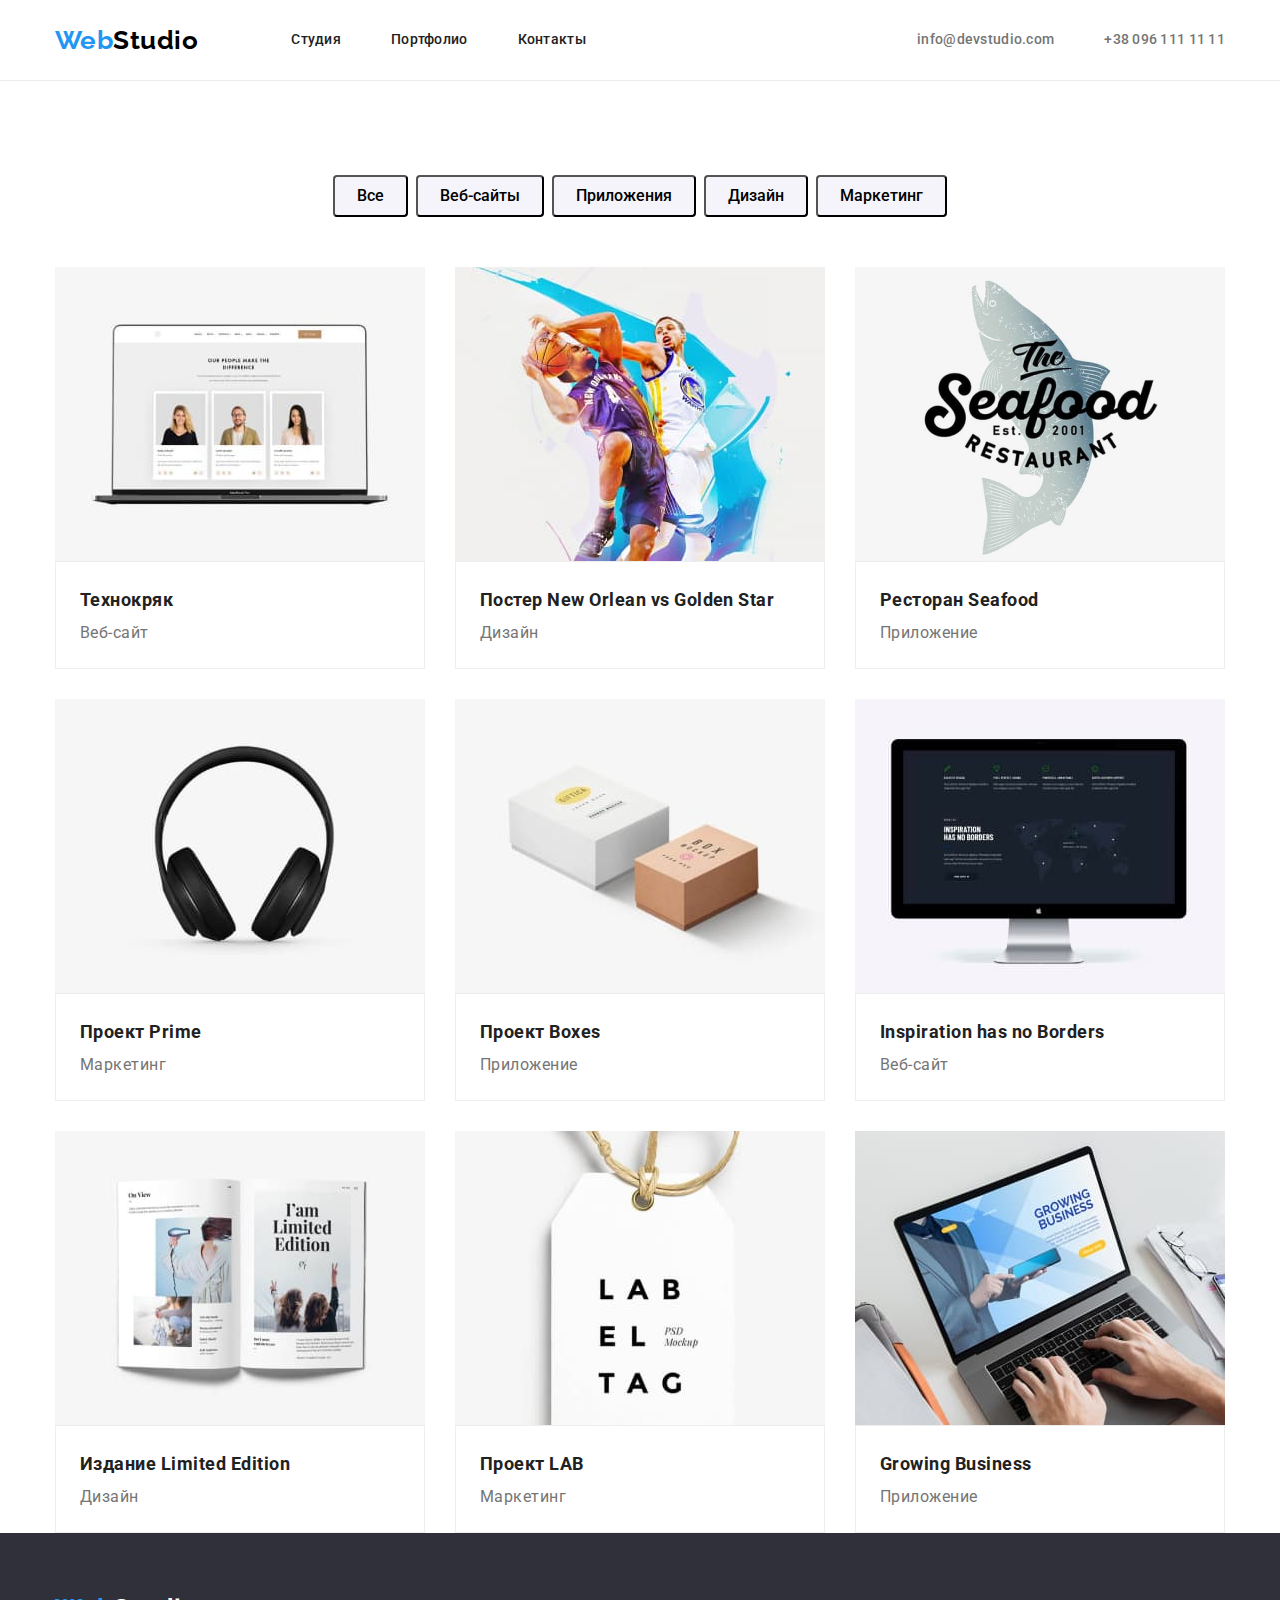
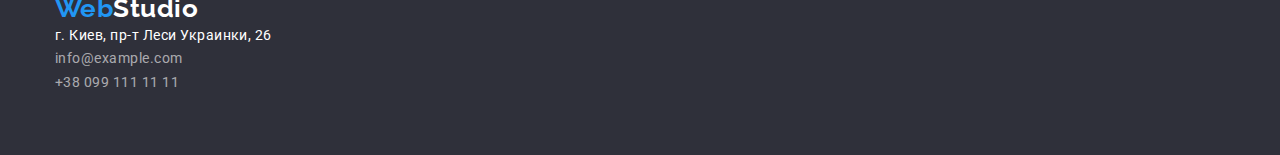
==== commit ab2e15ca: "Робить правки по ДЗ 3" ====
--- a/portfolio.html
+++ b/portfolio.html
@@ -21,9 +21,9 @@
             <a  href="./index.html" class="logo"> <span class="logo-accent">Web</span>Studio</a>
 
             <ul class="site-nav list">
-                <li class="header-link"> <a href="./index.html" class="link" >Студия</a></li>
-                <li class="header-link"> <a href="./index.html" class="link" >Портфолио</a></li>
-                <li class="header-link"> <a href="" class="link" >Контакты</a></li>
+                <li class="header-link"> <a href="./index.html" class="nav-link link" >Студия</a></li>
+                <li class="header-link"> <a href="./index.html" class="nav-link link" >Портфолио</a></li>
+                <li class="header-link"> <a href="" class="nav-link link" >Контакты</a></li>
             </ul>
         </nav>
         
@@ -55,72 +55,91 @@
         
         <li class="item-portfolio"><a href="" class="link">
             <div class="item-wrap">
-            <img src="./images/texnokrjak.jpg" alt="Фото с тремя роботниками" width="370" height="294">
-            <h2 class="section-title">Технокряк</h2>
+            <img class="portfolio-image no-gap" src="./images/texnokrjak.jpg" alt="Фото с тремя роботниками" width="370" height="294">
+            <div class="portfolio-text-wrap">
+                <h2 class="section-title">Технокряк</h2>
             <p class="section-text">Веб-сайт</p>
+        </div>
         </div>
     </a>
         </li>
         <li class="item-portfolio"><a href="" class="link">
             <div class="item-wrap">
-            <img src="./images/basketball.jpg" alt="Баскетбол" width="370" height="294">
-            <h2 class="section-title">Постер <span lang="en">New Orlean vs Golden Star</span> </h2>
+            <img class="portfolio-image no-gap" src="./images/basketball.jpg" alt="Баскетбол" width="370" height="294">
+            <div class="portfolio-text-wrap">
+                <h2 class="section-title">Постер <span lang="en">New Orlean vs Golden Star</span> </h2>
             <p class="section-text">Дизайн</p>
+        </div>
         </div>
     </a>
         </li>
         <li class="item-portfolio"><a href="" class="link">
             <div class="item-wrap">
-            <img src="./images/seafood.jpg" alt="Лого ресторана" width="370" height="294">
-            <h2 class="section-title">Ресторан <span lang="en">Seafood</span> </h2>
+            <img class="portfolio-image no-gap" src="./images/seafood.jpg" alt="Лого ресторана" width="370" height="294">
+            <div class="portfolio-text-wrap">
+                <h2 class="section-title">Ресторан <span lang="en">Seafood</span> </h2>
             <p class="section-text">Приложение</p>
+        </div>
         </div>
     </a>
         </li>
         <li class="item-portfolio"><a href="" class="link">
             <div class="item-wrap">
-                <img src="./images/naushnyky.jpg" alt="Фото наушников" width="370" height="294">
-            <h2 class="section-title">Проект <span lang="en">Prime</span> </h2>
+                <img class="portfolio-image no-gap" src="./images/naushnyky.jpg" alt="Фото наушников" width="370" height="294">
+            <div class="portfolio-text-wrap">
+                <h2 class="section-title">Проект <span lang="en">Prime</span> </h2>
             <p class="section-text">Маркетинг</p>
+        </div>
         </div>
     </a>    
         </li>
         <li class="item-portfolio"><a href="" class="link">
-            <div class="item-wrap"><img src="./images/boxes.jpg" alt="Фото коробок" width="370" height="294">
-            <h2 class="section-title">Проект <span lang="en"></span> Boxes</h2>
+            <div class="item-wrap">
+                <img class="portfolio-image no-gap" src="./images/boxes.jpg" alt="Фото коробок" width="370" height="294">
+            <div class="portfolio-text-wrap">
+                <h2 class="section-title">Проект <span lang="en"></span> Boxes</h2>
             <p class="section-text">Приложение</p>
+        </div>
         </div>
     </a>
         </li>
         <li class="item-portfolio"><a href="" class="link">
             <div class="item-wrap">
-                <img src="./images/komp.jpg" alt="Фото монитора" width="370" height="294">
-            <h2 class="section-title"><span lang="">Inspiration has no Borders</span> </h2>
+                <img class="portfolio-image no-gap" src="./images/komp.jpg" alt="Фото монитора" width="370" height="294">
+            <div class="portfolio-text-wrap">
+                <h2 class="section-title"><span lang="">Inspiration has no Borders</span> </h2>
             <p class="section-text">Веб-сайт</p>
+        </div>
         </div>
     </a>
         </li>
         <li class="item-portfolio"><a href="" class="link">
             <div class="item-wrap">
-                <img src="./images/book.jpg" alt="Фото книги" width="370" height="294">
-            <h2 class="section-title">Издание <span lang="en">Limited Edition</span> </h2>
+                <img class="portfolio-image no-gap" src="./images/book.jpg" alt="Фото книги" width="370" height="294">
+            <div class="portfolio-text-wrap">
+                <h2 class="section-title">Издание <span lang="en">Limited Edition</span> </h2>
             <p class="section-text">Дизайн</p>
+        </div>
         </div>
     </a>
         </li>
         <li class="item-portfolio"><a href="" class="link">
             <div class="item-wrap">
-                <img src="./images/birka.jpg" alt="Фото бирки" width="370" height="294">
-            <h2 class="section-title">Проект <span lang="en">LAB</span> </h2>
+                <img class="portfolio-image no-gap" src="./images/birka.jpg" alt="Фото бирки" width="370" height="294">
+            <div class="portfolio-text-wrap">
+                <h2 class="section-title">Проект <span lang="en">LAB</span> </h2>
             <p class="section-text">Маркетинг</p>
+        </div>
         </div>
     </a>
         </li>
         <li class="item-portfolio"><a href="" class="link">
             <div class="item-wrap">
-                <img src="./images/note.jpg" alt="Фото ноутбука" width="370" height="294">
-            <h2 class="section-title"> <span lang="en">Growing Business</span> </h2>
+                <img class="portfolio-image no-gap" src="./images/note.jpg" alt="Фото ноутбука" width="370" height="294">
+            <div class="portfolio-text-wrap">
+                <h2 class="section-title"> <span lang="en">Growing Business</span> </h2>
             <p class="section-text">Приложение</p>
+        </div>
         </div>
     </a>
         </li>
--- a/css/styles.css
+++ b/css/styles.css
@@ -34,10 +34,11 @@
   --contacts-text-color: rgba(255, 255, 255, 0.6);
   --white-text-color: #ffffff;
   --bg-button-color: #f5f4fa;
+  --button-hover-color: #188ce8;
 }
 
 body {
-  background-color: var(--backgraund-main);
+  /* background-color: var(--backgraund-main); */
   color: var(--primary-text-color);
   text-decoration: none;
   font-family: Roboto, sans-serif;
@@ -52,8 +53,9 @@
 }
 
 .page-header {
-  padding-top: 24px;
-  padding-bottom: 32px;
+  /* padding-top: 24px;
+  padding-bottom: 32px; */
+  border-bottom: solid 1px #ececec;
 }
 
 /* Index.html */
@@ -61,10 +63,16 @@
   background-color: var(--backdraund-black);
   text-align: center;
   align-items: center;
-}
-.hero .section {
+  /* padding-bottom: 200px;
+  padding-top: 200px; */
+}
+.hero-wrap {
   padding-bottom: 200px;
-}
+  padding-top: 200px;
+}
+/* .section .hero {
+  padding-bottom: 200px;
+} */
 .hero-title {
   color: var(--white-text-color);
   font-weight: 900;
@@ -75,6 +83,7 @@
   text-transform: uppercase;
   margin-top: 0px;
   margin-bottom: 30px;
+  /* padding-top: 200px; */
 }
 .button-hero {
   border-radius: 4px;
@@ -90,6 +99,11 @@
   line-height: 1.87;
   display: flex;
   letter-spacing: 0.06em;
+  display: inline-block;
+}
+.button-hero:hover,
+.button-hero:hover {
+  background-color: var(--button-hover-color);
 }
 /* .list > .item {
   margin-bottom: 10px;
@@ -102,6 +116,7 @@
 .features .list {
   display: flex;
   flex-wrap: wrap;
+  margin-left: -30px;
 }
 .features-title {
   margin-top: 0px;
@@ -135,6 +150,9 @@
 }
 .activity-photo:not(:last-child) {
   margin-right: 30px;
+}
+.activity-image.no-gap {
+  display: block;
 }
 .list {
   list-style: none;
@@ -174,7 +192,7 @@
 }
 .site-nav .link:hover,
 .site-nav .link:focus {
-  color: #2196f3;
+  color: var(--accent-color);
 }
 .site-nav {
   display: flex;
@@ -192,15 +210,21 @@
 .auth-nav:focus {
   color: var(--accent-color);
 }
+.header-link > .auth-nav {
+  padding-top: 32px;
+  padding-bottom: 32px;
+}
 .auth-nav-group {
   margin-left: auto;
 }
 .navigation {
   display: flex;
 }
-.header-link {
+.nav-link {
   padding-top: 32px;
   padding-bottom: 32px;
+}
+.header-link {
   display: block;
 }
 .header-link:not(:last-child) {
@@ -218,6 +242,10 @@
   font-size: 16px;
   line-height: 1.62;
   border-radius: 4px;
+  padding-top: 6px;
+  padding-bottom: 6px;
+  padding-right: 22px;
+  padding-left: 22px;
 }
 .button-list:hover,
 .button-list:focus {
@@ -236,20 +264,20 @@
 .btn-portfolio:not(:last-child) {
   margin-right: 8px;
 }
-.btn-portfolio {
+/* .btn-portfolio {
   padding-top: 6px;
   padding-bottom: 6px;
   padding-right: 22px;
   padding-left: 22px;
-}
+} */
 .cards-portfolio {
   display: flex;
   flex-wrap: wrap;
   flex-basis: calc(100% / 3- 30px);
 }
-.item-wrap {
-  /* outline: solid 1px tomato; */
-}
+/* .item-wrap {
+  outline: solid 1px tomato;
+} */
 .portfolio {
   padding: 0px;
   margin: 0;
@@ -267,8 +295,18 @@
 }
 .item-wrap {
   width: 370px;
-}
-
+  /* border-bottom: 1px solid #eeeeee; */
+}
+.portfolio-text-wrap {
+  padding-top: 20px;
+  padding-bottom: 20px;
+  padding-right: 24px;
+  padding-left: 24px;
+  border: 1px solid #eeeeee;
+}
+.portfolio-image.no-gap {
+  display: block;
+}
 /* .item-portfolio:not(:last-child) {
   margin-right: 30px;
   outline: solid teal;
@@ -278,18 +316,20 @@
 } */
 .features-text {
   display: flex;
-  justify-content: space-between;
+
+  /* justify-content: space-between; */
 }
 .features-text > .item {
   /* outline: solid teal; */
-  flex-basis: calc(100% / 3- 30px);
+  flex-basis: calc(100% / 4 - 30px);
+  margin-left: 30px;
 }
 .features > .item:not(:last-child) {
   margin-right: 30px;
 }
 .section {
   padding-top: 94px;
-  padding-bottom: 94px;
+  /* padding-bottom: 94px; */
 }
 .section-title {
   color: var(--primary-text-color);
@@ -308,9 +348,13 @@
 /* .activity .list {
   display: flex;
 } */
-
+.section > .activity {
+  /* padding-top: -94px; */
+}
 /* TEAM */
-
+.photo-team.no-gap {
+  display: block;
+}
 .team-title {
   margin-bottom: 50px;
   font-weight: bold;
@@ -323,6 +367,7 @@
   font-size: 16px;
   line-height: 1.18;
   text-align: center;
+  margin-bottom: 10px;
 }
 .team-possition {
   color: var(--secondary-text-color);
@@ -342,21 +387,28 @@
 /* .card-list { */
 /* margin-top: 30px;
   margin-bottom: 30px; */
-.card-list * {
-  /* outline: solid 1px tomato; */
-}
+/* .card-list * {
+  outline: solid 1px tomato;
+} */
 .card-list:not(:last-child) {
   margin-right: 30px;
 }
-/* .card-content {
-  padding: 10px;
-} */
-.photo-team {
+.card-list {
+  background: var(--white-text-color);
+  box-shadow: 0px 1px 3px rgba(0, 0, 0, 0.12), 0px 1px 1px rgba(0, 0, 0, 0.14),
+    0px 2px 1px rgba(0, 0, 0, 0.2);
+  border-radius: 0px 0px 4px 4px;
+}
+.card-content {
+  padding-top: 30px;
+  padding-bottom: 30px;
+}
+/* .photo-team {
   margin-bottom: 30px;
-}
-.team-name {
+} */
+/* .team-name {
   margin-bottom: 10px;
-}
+} */
 /* footer */
 .footer container {
   padding-right: 0px;
@@ -399,4 +451,6 @@
 }
 .footer-backgraund {
   background-color: var(--backdraund-black);
-}
+  padding-top: 60px;
+  padding-bottom: 60px;
+}
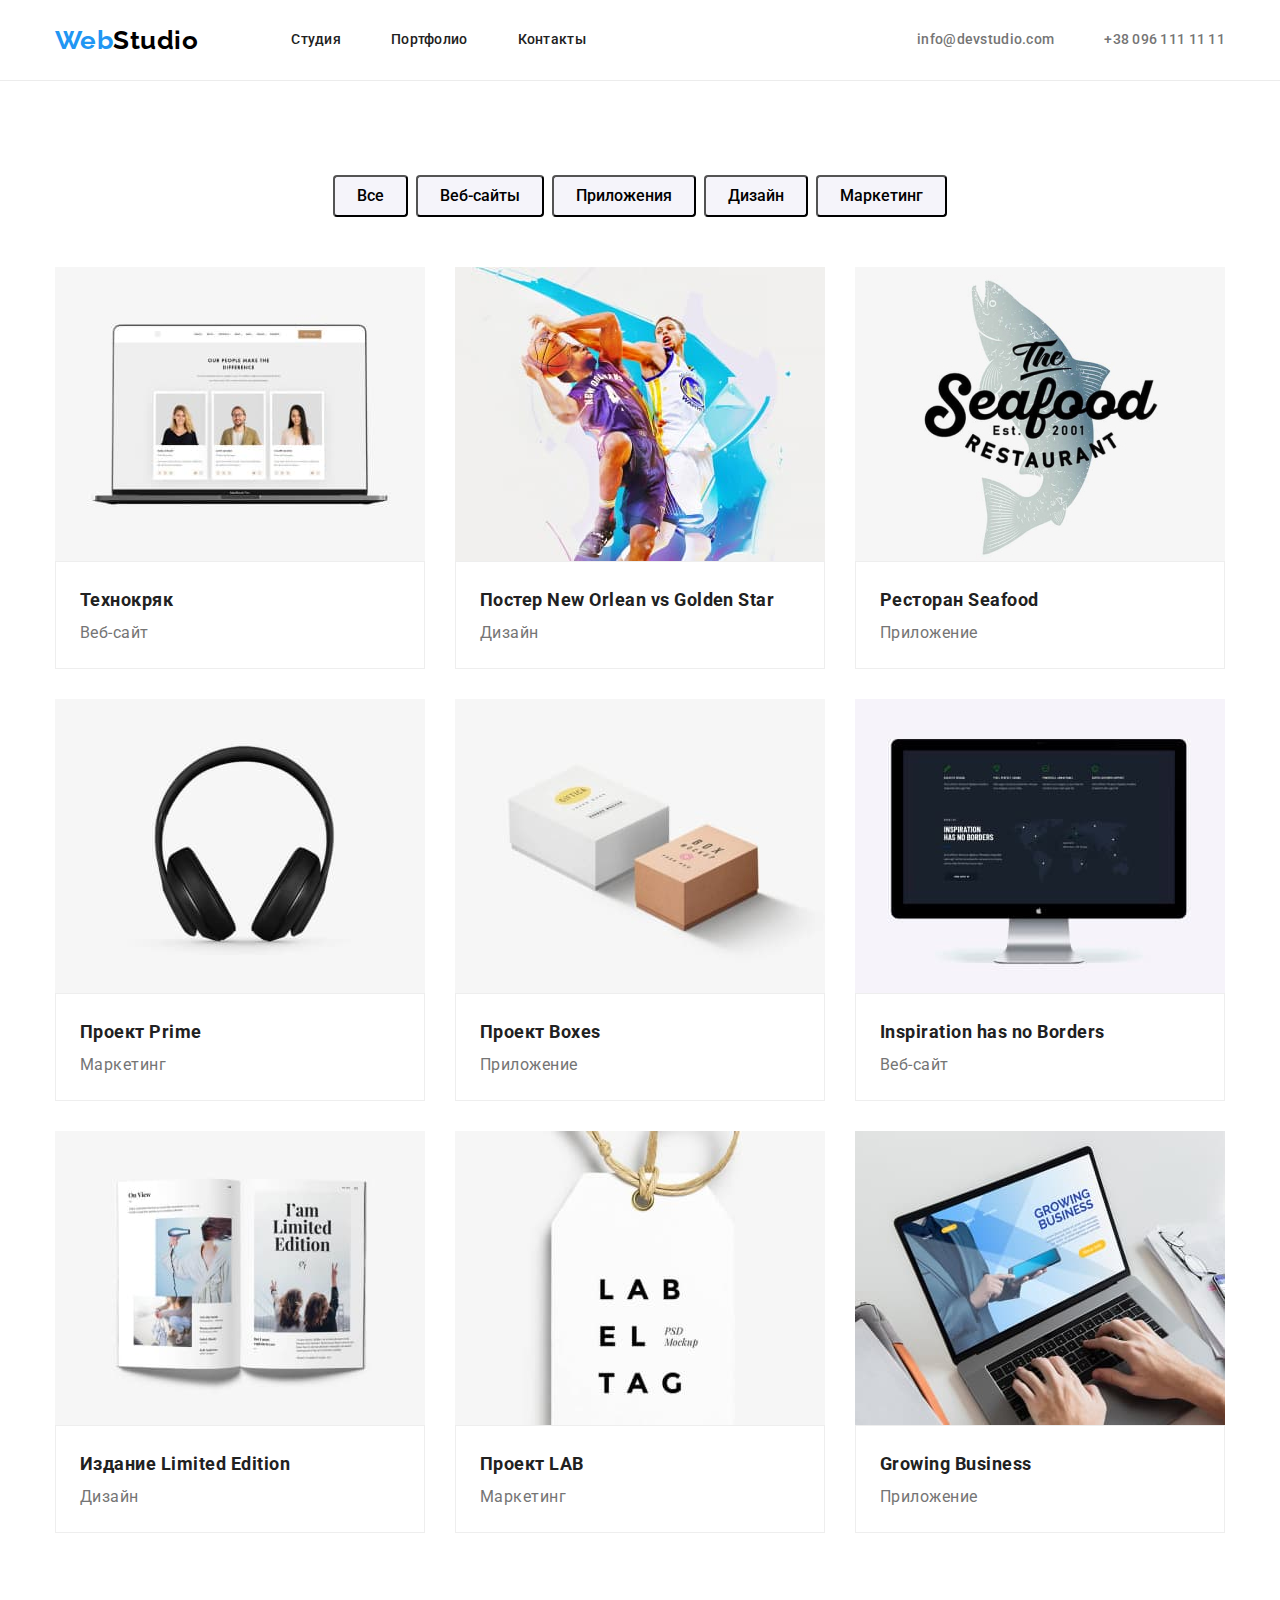
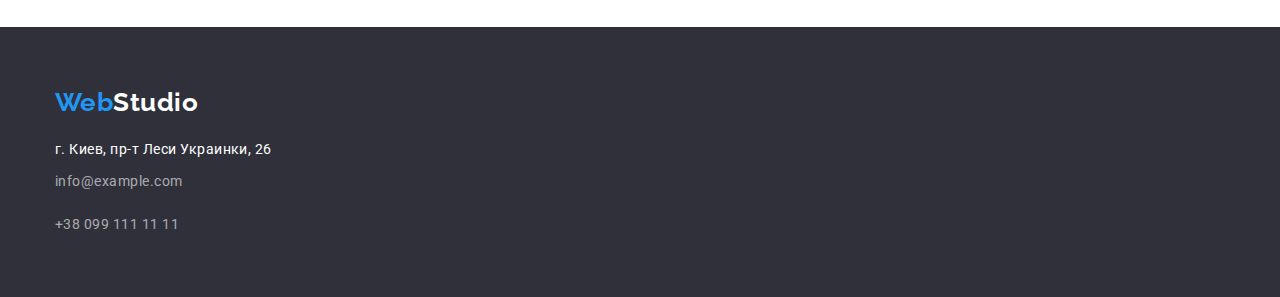
==== commit 41461c66: "Робить друге доопрацювання ДЗ 3" ====
--- a/portfolio.html
+++ b/portfolio.html
@@ -38,7 +38,7 @@
 
     <main>
         <!--Фільтри-->
-<section class="section">
+<section class="section section-portfolio">
     <div class="container">
     <h1 hidden>Портфолио проектов</h1>
     <div class="button-portfolio">
--- a/css/styles.css
+++ b/css/styles.css
@@ -25,7 +25,7 @@
 }
 :root {
   --bg-secondary: #e5e5e5;
-
+  --border-header: #ececec;
   --primary-text-color: #212121;
   --accent-color: #2196f3;
   --secondary-text-color: #757575;
@@ -35,6 +35,7 @@
   --white-text-color: #ffffff;
   --bg-button-color: #f5f4fa;
   --button-hover-color: #188ce8;
+  --border-portfolio: #eeeeee;
 }
 
 body {
@@ -55,7 +56,7 @@
 .page-header {
   /* padding-top: 24px;
   padding-bottom: 32px; */
-  border-bottom: solid 1px #ececec;
+  border-bottom: solid 1px var(--border-header);
 }
 
 /* Index.html */
@@ -119,6 +120,7 @@
   margin-left: -30px;
 }
 .features-title {
+  color: var(--primary-text-color);
   margin-top: 0px;
   margin-bottom: 10px;
   font-weight: bold;
@@ -278,6 +280,9 @@
 /* .item-wrap {
   outline: solid 1px tomato;
 } */
+.section-portfolio {
+  margin-bottom: 94px;
+}
 .portfolio {
   padding: 0px;
   margin: 0;
@@ -302,7 +307,7 @@
   padding-bottom: 20px;
   padding-right: 24px;
   padding-left: 24px;
-  border: 1px solid #eeeeee;
+  border: 1px solid var(--border-portfolio);
 }
 .portfolio-image.no-gap {
   display: block;
@@ -349,9 +354,15 @@
   display: flex;
 } */
 .section > .activity {
-  /* padding-top: -94px; */
+  padding-bottom: 94px;
 }
 /* TEAM */
+.section > .team {
+  padding-bottom: 94px;
+}
+.team-bg {
+  background-color: var(--bg-button-color);
+}
 .photo-team.no-gap {
   display: block;
 }
@@ -421,6 +432,7 @@
   font-size: 26px;
   line-height: 1.19;
   text-decoration: none;
+  display: block;
   margin-bottom: 20px;
 }
 .address-text {
@@ -434,6 +446,8 @@
   font-size: 14px;
   line-height: 1.71;
   text-decoration: none;
+  display: block;
+  margin-bottom: 9px;
 }
 .address:hover,
 .address:focus {
@@ -444,11 +458,17 @@
   font-size: 14px;
   line-height: 1.71;
   text-decoration: none;
+  display: block;
 }
 .contacts-main:hover,
 .contacts-main:focus {
   color: var(--accent-color);
 }
+.email {
+  display: inline-block;
+  margin-bottom: 9px;
+}
+
 .footer-backgraund {
   background-color: var(--backdraund-black);
   padding-top: 60px;
